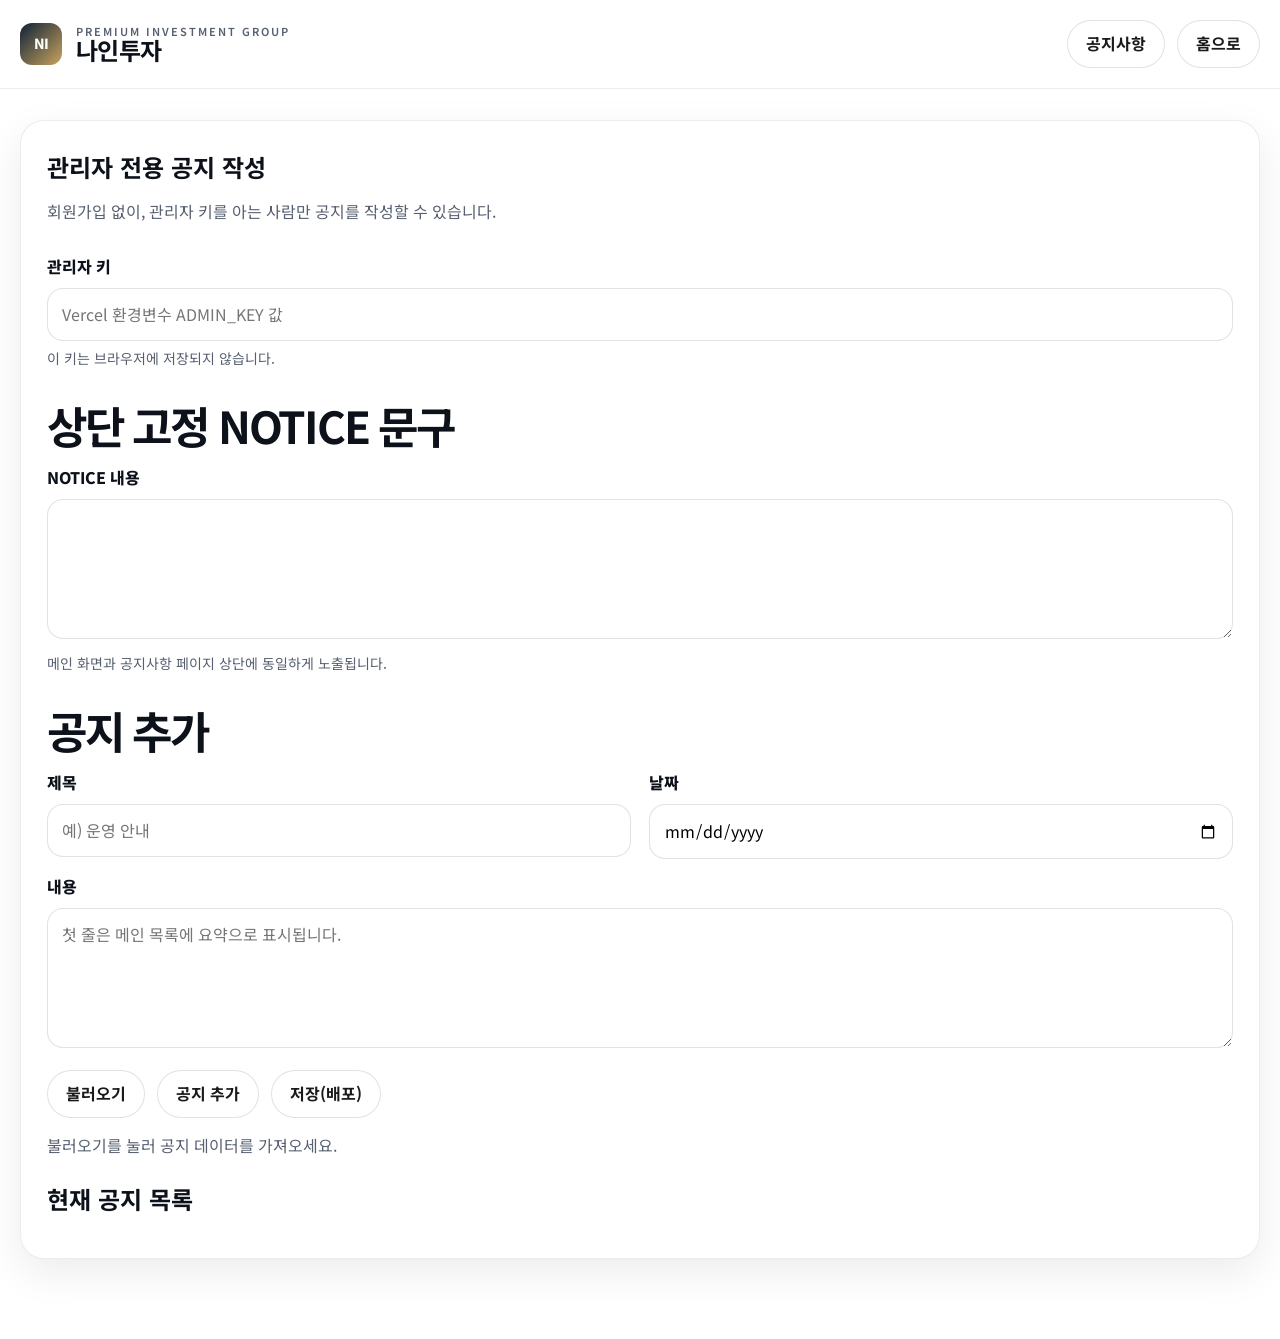
==== admin/index.html @ f5c3f3a2 "feat: notice + admin-only posting, rename to nine" ====
<!DOCTYPE html>
<html lang="ko">
<head>
  <meta charset="UTF-8" />
  <meta name="viewport" content="width=device-width, initial-scale=1.0" />
  <title>관리자 | 공지사항 작성</title>
  <meta name="robots" content="noindex, nofollow" />
  <link rel="stylesheet" href="../assets/css/style.css" />
  <style>
    .admin-wrap { padding: 120px 0 80px; }
    .admin-card { background:#fff; border:1px solid rgba(12,17,26,.08); border-radius:24px; box-shadow: var(--shadow-soft); padding: 26px; }
    .admin-grid { display:grid; grid-template-columns: 1fr 1fr; gap: 18px; }
    .admin-grid.full { grid-template-columns: 1fr; }
    label { display:block; font-weight: 800; margin-bottom: 8px; }
    input, textarea { width:100%; border-radius: 16px; border:1px solid rgba(12,17,26,.12); padding: 12px 14px; font: inherit; }
    textarea { min-height: 140px; resize: vertical; }
    .helper { color: var(--text-soft); font-size: 14px; margin-top: 6px; }
    .admin-actions { display:flex; gap: 12px; flex-wrap: wrap; margin-top: 14px; }
    .status { margin-top: 14px; color: var(--text-soft); }
    .list { margin-top: 20px; }
    .list ul { list-style:none; padding:0; margin:0; display:grid; gap: 10px; }
    .list li { padding: 14px; border-radius: 18px; background: #f8fafc; border:1px solid rgba(12,17,26,.08); }
    .list strong { display:block; }
    .list small { color: var(--text-soft); }
    @media (max-width: 900px) { .admin-grid { grid-template-columns: 1fr; } }
  </style>
</head>
<body>
  <header class="site-header">
    <div class="container site-header__inner">
      <a class="brand" href="../index.html" aria-label="나인투자 홈">
        <span class="brand__mark">NI</span>
        <span class="brand__name">
          <small>PREMIUM INVESTMENT GROUP</small>
          <strong>나인투자</strong>
        </span>
      </a>
      <div class="header-cta">
        <a class="pill pill--ghost" href="../pages/news/index.html">공지사항</a>
        <a class="pill pill--ghost" href="../index.html">홈으로</a>
      </div>
      <button class="nav-toggle" type="button" aria-label="모바일 메뉴 열기"><span></span></button>
    </div>
  </header>

  <main class="admin-wrap">
    <div class="container">
      <div class="admin-card">
        <h2 style="margin:0 0 10px;">관리자 전용 공지 작성</h2>
        <p style="margin:0; color:var(--text-soft);">회원가입 없이, 관리자 키를 아는 사람만 공지를 작성할 수 있습니다.</p>

        <div class="content-block" style="padding-top: 28px;">
          <div class="admin-grid full">
            <div>
              <label for="adminKey">관리자 키</label>
              <input id="adminKey" type="password" placeholder="Vercel 환경변수 ADMIN_KEY 값" autocomplete="off" />
              <div class="helper">이 키는 브라우저에 저장되지 않습니다.</div>
            </div>
          </div>
        </div>

        <div class="content-block" style="padding-top: 28px;">
          <h2 style="margin:0 0 12px;">상단 고정 NOTICE 문구</h2>
          <div class="admin-grid full">
            <div>
              <label for="pinnedBody">NOTICE 내용</label>
              <textarea id="pinnedBody"></textarea>
              <div class="helper">메인 화면과 공지사항 페이지 상단에 동일하게 노출됩니다.</div>
            </div>
          </div>
        </div>

        <div class="content-block" style="padding-top: 28px;">
          <h2 style="margin:0 0 12px;">공지 추가</h2>
          <div class="admin-grid">
            <div>
              <label for="itemTitle">제목</label>
              <input id="itemTitle" type="text" placeholder="예) 운영 안내" />
            </div>
            <div>
              <label for="itemDate">날짜</label>
              <input id="itemDate" type="date" />
            </div>
          </div>
          <div class="admin-grid full" style="margin-top: 14px;">
            <div>
              <label for="itemContent">내용</label>
              <textarea id="itemContent" placeholder="첫 줄은 메인 목록에 요약으로 표시됩니다."></textarea>
            </div>
          </div>

          <div class="admin-actions">
            <button class="pill pill--ghost" type="button" id="btnLoad">불러오기</button>
            <button class="pill pill--ghost" type="button" id="btnAdd">공지 추가</button>
            <button class="pill pill--ghost" type="button" id="btnSave">저장(배포)</button>
          </div>
          <div class="status" id="status">대기 중</div>
        </div>

        <div class="list" aria-label="공지 목록 미리보기">
          <h2 style="margin:0 0 12px;">현재 공지 목록</h2>
          <ul id="previewList"></ul>
        </div>
      </div>
    </div>
  </main>

  <script src="../assets/js/site.js"></script>
  <script>
    const $ = (id) => document.getElementById(id);
    const statusEl = $('status');
    const listEl = $('previewList');
    const state = { data: null };

    const setStatus = (msg) => { statusEl.textContent = msg; };

    const renderList = () => {
      const items = Array.isArray(state.data?.items) ? state.data.items : [];
      listEl.innerHTML = items
        .slice(0, 30)
        .map((it) => {
          const date = (it.date || '').toString();
          const title = (it.title || '').toString();
          return `<li><strong>${title}</strong><small>${date}</small></li>`;
        })
        .join('');
    };

    const load = async () => {
      setStatus('불러오는 중...');
      const res = await fetch('/api/notices', { cache: 'no-store' });
      if (!res.ok) throw new Error('공지 데이터를 불러오지 못했습니다.');
      state.data = await res.json();
      $('pinnedBody').value = state.data?.pinnedNotice?.body ?? '';
      renderList();
      setStatus('불러오기 완료');
    };

    const add = () => {
      if (!state.data) state.data = { pinnedNotice: { title: 'NOTICE', updatedAt: '', body: '' }, items: [] };
      if (!Array.isArray(state.data.items)) state.data.items = [];

      const title = $('itemTitle').value.trim();
      const date = $('itemDate').value || new Date().toISOString().slice(0, 10);
      const content = $('itemContent').value.trim();

      if (!title || !content) {
        setStatus('제목/내용을 입력하세요.');
        return;
      }

      state.data.items.unshift({
        id: `notice-${Date.now()}`,
        date,
        title,
        content
      });

      $('itemTitle').value = '';
      $('itemContent').value = '';
      renderList();
      setStatus('공지 추가됨(아직 저장 전)');
    };

    const save = async () => {
      const key = $('adminKey').value.trim();
      if (!key) {
        setStatus('관리자 키를 입력하세요.');
        return;
      }
      if (!state.data) {
        setStatus('저장할 데이터가 없습니다. 먼저 불러오기 하세요.');
        return;
      }

      state.data.pinnedNotice = state.data.pinnedNotice || { title: 'NOTICE' };
      state.data.pinnedNotice.title = 'NOTICE';
      state.data.pinnedNotice.updatedAt = new Date().toISOString().slice(0, 10);
      state.data.pinnedNotice.body = $('pinnedBody').value;

      setStatus('저장(배포) 요청 중...');
      const res = await fetch('/api/notices', {
        method: 'POST',
        headers: {
          'Content-Type': 'application/json',
          'X-Admin-Key': key
        },
        body: JSON.stringify(state.data)
      });

      if (!res.ok) {
        const t = await res.text();
        throw new Error(t);
      }
      setStatus('저장 요청 완료. GitHub 커밋 후 Vercel이 자동으로 재배포됩니다.');
    };

    $('btnLoad').addEventListener('click', () => load().catch((e) => setStatus(`오류: ${e.message}`)));
    $('btnAdd').addEventListener('click', add);
    $('btnSave').addEventListener('click', () => save().catch((e) => setStatus(`오류: ${e.message}`)));

    // 최초 로드
    load().catch(() => setStatus('불러오기를 눌러 공지 데이터를 가져오세요.'));
  </script>
</body>
</html>
---- assets/css/style.css ----
@import url('https://fonts.googleapis.com/css2?family=Noto+Sans+KR:wght@300;400;500;700;900&display=swap');

:root {
  --bg: #ffffff;
  --bg-soft: #f7f9fc;
  --surface: #f6f8fb;
  --surface-strong: #0d1b2c;
  --surface-dark: #0a111d;
  --text: #0c111a;
  --text-soft: #566070;
  --line: rgba(12, 17, 26, 0.1);
  --line-strong: rgba(255, 255, 255, 0.16);
  --primary: #c9a35e;
  --primary-strong: #a77f3d;
  --accent: #2d7cff;
  --shadow: 0 22px 70px rgba(9, 18, 31, 0.12);
  --shadow-soft: 0 14px 40px rgba(9, 18, 31, 0.08);
  --radius: 26px;
  --radius-sm: 18px;
  --max: 1240px;
  --ring: 0 0 0 4px rgba(45, 124, 255, 0.22);
}

* {
  box-sizing: border-box;
}

html {
  scroll-behavior: smooth;
}

body {
  margin: 0;
  font-family: 'Noto Sans KR', -apple-system, BlinkMacSystemFont, 'Segoe UI', Roboto, sans-serif;
  color: var(--text);
  background: var(--bg);
  line-height: 1.7;
}

::selection {
  background: rgba(201, 163, 94, 0.25);
}

:focus-visible {
  outline: none;
  box-shadow: var(--ring);
  border-radius: 12px;
}

a {
  color: inherit;
  text-decoration: none;
}

img {
  max-width: 100%;
  display: block;
}

button {
  font: inherit;
}

.container {
  width: min(calc(100% - 40px), var(--max));
  margin: 0 auto;
}

.site-header {
  position: fixed;
  top: 0;
  left: 0;
  width: 100%;
  z-index: 100;
  background: #ffffff;
  border-bottom: 1px solid rgba(17, 17, 17, 0.08);
}

.site-header.is-scrolled {
  background: #ffffff;
  box-shadow: 0 18px 50px rgba(9, 18, 31, 0.08);
  border-bottom-color: rgba(17, 17, 17, 0.06);
}

.site-header__inner {
  display: flex;
  align-items: center;
  justify-content: space-between;
  min-height: 88px;
  gap: 24px;
}

.brand {
  display: flex;
  align-items: center;
  gap: 14px;
  font-weight: 800;
  letter-spacing: -0.04em;
}

.brand__mark {
  width: 42px;
  height: 42px;
  border-radius: 12px;
  display: grid;
  place-items: center;
  color: #fff;
  font-size: 14px;
  background: linear-gradient(135deg, #0f2238, #c9a35e);
}

.brand__name {
  display: flex;
  flex-direction: column;
  line-height: 1.1;
}

.brand__name small {
  font-size: 11px;
  color: var(--text-soft);
  font-weight: 600;
  letter-spacing: 0.18em;
}

.brand__name strong {
  font-size: 24px;
}

.nav-toggle {
  display: none;
  border: 0;
  background: rgba(12, 17, 26, 0.04);
  width: 42px;
  height: 42px;
  border-radius: 12px;
  position: relative;
  transition: background 0.2s ease, transform 0.2s ease;
}

.nav-toggle span,
.nav-toggle::before,
.nav-toggle::after {
  content: '';
  display: block;
  width: 18px;
  height: 2px;
  background: #0c111a;
  border-radius: 999px;
  position: absolute;
  left: 50%;
  top: 50%;
  margin: 0;
  transition: transform 0.25s ease, opacity 0.25s ease;
}

.nav-toggle::before {
  transform: translate(-50%, -8px);
}

.nav-toggle span {
  transform: translate(-50%, -50%);
}

.nav-toggle::after {
  transform: translate(-50%, 6px);
}

.nav-toggle:hover {
  background: rgba(12, 17, 26, 0.07);
  transform: translateY(-1px);
}

.site-header.is-open .nav-toggle span {
  opacity: 0;
}

.site-header.is-open .nav-toggle::before {
  transform: translate(-50%, -50%) rotate(45deg);
}

.site-header.is-open .nav-toggle::after {
  transform: translate(-50%, -50%) rotate(-45deg);
}

.site-nav {
  display: flex;
  align-items: center;
  gap: 28px;
}

.site-nav a {
  position: relative;
  font-size: 16px;
  font-weight: 700;
  letter-spacing: -0.03em;
}

.site-nav a::after {
  content: '';
  position: absolute;
  left: 0;
  bottom: -8px;
  width: 100%;
  height: 2px;
  background: var(--primary);
  transform: scaleX(0);
  transform-origin: center;
  transition: transform 0.24s ease;
}

.site-nav a:hover::after,
.site-nav a.is-active::after {
  transform: scaleX(1);
}

.header-cta {
  display: flex;
  align-items: center;
  gap: 12px;
}

.pill {
  display: inline-flex;
  align-items: center;
  gap: 8px;
  min-height: 48px;
  padding: 0 18px;
  border-radius: 999px;
  font-weight: 700;
  border: 1px solid transparent;
  transition: transform 0.2s ease, background 0.2s ease, color 0.2s ease, border-color 0.2s ease, box-shadow 0.2s ease;
  will-change: transform;
}

.pill:hover {
  transform: translateY(-1px);
}

.pill--primary {
  background: linear-gradient(135deg, #102a45, #c9a35e);
  color: #fff;
  box-shadow: 0 14px 30px rgba(16, 42, 69, 0.2);
}

.pill--ghost {
  border-color: rgba(17, 17, 17, 0.12);
  color: #1a1a1a;
  background: #fff;
}

.pill:active {
  transform: translateY(0) scale(0.99);
}

.hero {
  position: relative;
  min-height: 100vh;
  color: #fff;
  background: var(--surface-dark);
  overflow: hidden;
}

.hero::before {
  content: '';
  position: absolute;
  inset: -30%;
  background:
    radial-gradient(circle at 20% 20%, rgba(45, 124, 255, 0.26), transparent 55%),
    radial-gradient(circle at 80% 10%, rgba(201, 163, 94, 0.22), transparent 50%),
    radial-gradient(circle at 50% 90%, rgba(16, 42, 69, 0.28), transparent 55%);
  filter: blur(60px);
  opacity: 0.9;
  z-index: 0;
  pointer-events: none;
}

.hero__slide {
  position: absolute;
  inset: 0;
  background-size: cover;
  background-position: center;
  opacity: 0;
  transform: scale(1.04);
  transition: opacity 0.8s ease, transform 4.6s ease;
}

.hero__slide::after {
  content: '';
  position: absolute;
  inset: 0;
  background:
    linear-gradient(90deg, rgba(4, 10, 18, 0.86) 0%, rgba(4, 10, 18, 0.58) 40%, rgba(4, 10, 18, 0.2) 100%),
    linear-gradient(180deg, rgba(4, 10, 18, 0.25) 0%, rgba(4, 10, 18, 0.5) 100%);
}

.hero__slide.is-active {
  opacity: 1;
  transform: scale(1);
}

.hero__grid {
  position: relative;
  z-index: 1;
  display: grid;
  grid-template-columns: minmax(0, 1.15fr) minmax(320px, 420px);
  gap: 44px;
  align-items: end;
  min-height: 100vh;
  padding: 100px 0 72px;
}

.hero__eyebrow {
  display: inline-block;
  margin-bottom: 18px;
  font-size: 14px;
  font-weight: 700;
  letter-spacing: 0.18em;
  color: rgba(255, 255, 255, 0.8);
}

.hero h1 {
  margin: 0;
  max-width: 760px;
  font-size: clamp(38px, 5.3vw, 76px);
  line-height: 1.12;
  letter-spacing: -0.05em;
  font-weight: 900;
}

.hero h1 strong {
  color: #e2c07d;
}

.hero__lead {
  margin: 24px 0 0;
  max-width: 700px;
  color: rgba(255, 255, 255, 0.82);
  font-size: clamp(16px, 2vw, 22px);
}

.hero__actions {
  display: flex;
  flex-wrap: wrap;
  gap: 14px;
  margin-top: 34px;
}

.hero__panel {
  padding: 28px;
  border-radius: 28px;
  border: 1px solid var(--line-strong);
  background: rgba(255, 255, 255, 0.08);
  backdrop-filter: blur(12px);
  box-shadow: var(--shadow);
}

.hero__panel h2 {
  margin: 0 0 10px;
  font-size: 18px;
  font-weight: 800;
}

.hero__panel p {
  margin: 0;
  color: rgba(255, 255, 255, 0.75);
  font-size: 15px;
}

.hero__stats {
  display: grid;
  gap: 18px;
  margin-top: 24px;
}

.hero__stat {
  padding-top: 18px;
  border-top: 1px solid rgba(255, 255, 255, 0.14);
}

.hero__stat strong {
  display: block;
  font-size: 34px;
  line-height: 1;
  margin-bottom: 6px;
}

.hero__stat span {
  color: rgba(255, 255, 255, 0.76);
  font-size: 14px;
}

.hero__dots {
  display: flex;
  gap: 10px;
  margin-top: 22px;
}

.hero__dot {
  width: 12px;
  height: 12px;
  border-radius: 999px;
  border: 0;
  background: rgba(255, 255, 255, 0.3);
  cursor: pointer;
}

.hero__dot.is-active {
  background: var(--primary);
}

.notice-float {
  position: absolute;
  left: 0;
  right: 0;
  top: 0;
  z-index: 2;
  padding-top: 96px; /* fixed header 높이 고려 */
  pointer-events: none;
}

.notice-float__inner {
  pointer-events: auto;
  border-radius: 22px;
  overflow: hidden;
  border: 1px solid rgba(255, 255, 255, 0.16);
  background: rgba(10, 17, 29, 0.72);
  box-shadow: 0 22px 70px rgba(0, 0, 0, 0.35);
  backdrop-filter: blur(10px);
}

.notice-float__head {
  display: flex;
  align-items: center;
  gap: 10px;
  padding: 14px 18px;
  background: rgba(255, 255, 255, 0.06);
  border-bottom: 1px solid rgba(255, 255, 255, 0.12);
}

.notice-badge {
  width: 26px;
  height: 26px;
  border-radius: 999px;
  display: grid;
  place-items: center;
  font-weight: 900;
  color: #fff;
  background: #e5484d;
}

.notice-float__head strong {
  letter-spacing: 0.18em;
  font-size: 12px;
}

.notice-float__body {
  padding: 16px 18px 18px;
  color: rgba(255, 255, 255, 0.86);
  font-size: 14px;
  line-height: 1.65;
}

.notice-float__body p {
  margin: 0 0 10px;
}

.notice-float__body p:last-child {
  margin-bottom: 0;
}

.notice-float__em {
  color: #ffd59e;
  font-weight: 800;
}

.section {
  padding: 110px 0;
}

.section--light {
  background: var(--surface);
}

.section--dark {
  background: linear-gradient(180deg, #0c1523 0%, #08101b 100%);
  color: #fff;
}

.section-title {
  margin-bottom: 48px;
  text-align: center;
}

.section-title span {
  display: inline-block;
  margin-bottom: 12px;
  color: var(--primary-strong);
  font-size: 14px;
  font-weight: 800;
  letter-spacing: 0.16em;
}

.section-title h2 {
  margin: 0;
  font-size: clamp(30px, 4vw, 48px);
  line-height: 1.2;
  letter-spacing: -0.05em;
}

.section-title p {
  margin: 18px auto 0;
  max-width: 780px;
  color: var(--text-soft);
  font-size: 18px;
}

.section--dark .section-title p {
  color: rgba(255, 255, 255, 0.72);
}

.cards {
  display: grid;
  grid-template-columns: repeat(3, minmax(0, 1fr));
  gap: 24px;
}

.card {
  position: relative;
  border-radius: var(--radius);
  overflow: hidden;
  background: #fff;
  border: 1px solid rgba(12, 17, 26, 0.08);
  box-shadow: var(--shadow-soft);
  transition: transform 0.22s ease, box-shadow 0.22s ease, border-color 0.22s ease;
  will-change: transform;
}

.card:hover {
  transform: translateY(-6px);
  box-shadow: var(--shadow);
  border-color: rgba(12, 17, 26, 0.12);
}

.card--dark {
  background: rgba(255, 255, 255, 0.06);
  border: 1px solid rgba(255, 255, 255, 0.08);
  box-shadow: none;
}

.card--dark:hover {
  transform: translateY(-6px);
  border-color: rgba(255, 255, 255, 0.18);
  box-shadow: 0 18px 50px rgba(0, 0, 0, 0.3);
}

.card__media {
  aspect-ratio: 4 / 3;
  background-size: cover;
  background-position: center;
}

.card__body {
  padding: 28px;
}

.card__index {
  color: var(--primary-strong);
  font-size: 13px;
  font-weight: 800;
  letter-spacing: 0.16em;
}

.card h3 {
  margin: 10px 0 14px;
  font-size: 28px;
  line-height: 1.22;
  letter-spacing: -0.05em;
}

.card p {
  margin: 0;
  color: var(--text-soft);
}

.card--dark p {
  color: rgba(255, 255, 255, 0.74);
}

.split {
  display: grid;
  grid-template-columns: minmax(0, 1fr) minmax(320px, 520px);
  gap: 46px;
  align-items: center;
}

.split--reverse {
  grid-template-columns: minmax(320px, 520px) minmax(0, 1fr);
}

.image-frame {
  position: relative;
  overflow: hidden;
  border-radius: 32px;
  box-shadow: var(--shadow);
}

.image-frame::before {
  content: '';
  position: absolute;
  inset: 0;
  background: linear-gradient(180deg, rgba(5, 14, 24, 0) 0%, rgba(5, 14, 24, 0.16) 100%);
}

.split__content span {
  display: inline-block;
  margin-bottom: 10px;
  font-size: 14px;
  font-weight: 800;
  letter-spacing: 0.16em;
  color: var(--primary-strong);
}

.split__content h2 {
  margin: 0;
  font-size: clamp(32px, 4vw, 50px);
  line-height: 1.18;
  letter-spacing: -0.05em;
}

.split__content p {
  margin: 20px 0 0;
  color: var(--text-soft);
  font-size: 18px;
}

.bullet-list {
  display: grid;
  gap: 16px;
  margin: 28px 0 0;
  padding: 0;
  list-style: none;
}

.bullet-list li {
  display: flex;
  gap: 14px;
  align-items: flex-start;
}

.bullet-list li::before {
  content: '01';
  width: 28px;
  flex: 0 0 28px;
  color: var(--primary-strong);
  font-weight: 800;
}

.bullet-list li:nth-child(2)::before {
  content: '02';
}

.bullet-list li:nth-child(3)::before {
  content: '03';
}

.showcase {
  display: grid;
  grid-template-columns: 1.2fr 0.8fr;
  gap: 26px;
}

.showcase__main,
.showcase__side {
  border-radius: 28px;
  overflow: hidden;
}

.showcase__main {
  position: relative;
  min-height: 560px;
  padding: 50px;
  background:
    linear-gradient(120deg, rgba(7, 17, 30, 0.92), rgba(7, 17, 30, 0.3)),
    url('../images/service_strategy.jpg') center / cover no-repeat;
  color: #fff;
}

.showcase__main h3 {
  max-width: 520px;
  margin: 12px 0;
  font-size: clamp(30px, 4vw, 54px);
  line-height: 1.14;
  letter-spacing: -0.05em;
}

.showcase__main p {
  max-width: 480px;
  margin: 0;
  color: rgba(255, 255, 255, 0.74);
}

.showcase__tags {
  display: flex;
  flex-wrap: wrap;
  gap: 10px;
  margin-top: 24px;
}

.showcase__tags span {
  padding: 10px 14px;
  border-radius: 999px;
  background: rgba(255, 255, 255, 0.1);
  border: 1px solid rgba(255, 255, 255, 0.1);
  font-size: 14px;
  font-weight: 600;
}

.showcase__side {
  display: grid;
  gap: 18px;
}

.mini-card {
  padding: 28px;
  border-radius: 28px;
  background: #fff;
  box-shadow: var(--shadow);
}

.mini-card h4 {
  margin: 0 0 12px;
  font-size: 28px;
  line-height: 1.2;
  letter-spacing: -0.04em;
}

.mini-card p {
  margin: 0;
  color: var(--text-soft);
}

.mini-card strong {
  display: block;
  margin-top: 18px;
  color: var(--primary-strong);
}

.news-grid {
  display: grid;
  grid-template-columns: repeat(2, minmax(0, 1fr));
  gap: 24px;
}

.news-list {
  background: #fff;
  border-radius: 28px;
  box-shadow: var(--shadow);
  overflow: hidden;
}

.news-list--dark {
  background: rgba(255, 255, 255, 0.05);
  border: 1px solid rgba(255, 255, 255, 0.08);
  box-shadow: none;
}

.news-list__head {
  display: flex;
  justify-content: space-between;
  align-items: center;
  padding: 24px 28px;
  border-bottom: 1px solid rgba(17, 17, 17, 0.08);
}

.news-list--dark .news-list__head {
  border-bottom-color: rgba(255, 255, 255, 0.08);
}

.news-list__head h3 {
  margin: 0;
  font-size: 24px;
}

.news-list__items {
  list-style: none;
  margin: 0;
  padding: 0;
}

.news-list__items li {
  display: grid;
  grid-template-columns: 1fr auto;
  gap: 20px;
  align-items: center;
  padding: 22px 28px;
  border-top: 1px solid rgba(17, 17, 17, 0.06);
}

.news-list__items li:first-child {
  border-top: 0;
}

.news-list__items strong {
  font-size: 18px;
  letter-spacing: -0.03em;
}

.news-list__items span {
  color: var(--text-soft);
  font-size: 14px;
}

.news-list--dark .news-list__items li {
  border-top-color: rgba(255, 255, 255, 0.08);
}

.news-list--dark .news-list__items span,
.news-list--dark .news-list__items p {
  color: rgba(255, 255, 255, 0.65);
}

.news-list__items p {
  margin: 8px 0 0;
  color: var(--text-soft);
  font-size: 15px;
}

.contact-banner {
  padding: 54px;
  border-radius: 32px;
  color: #fff;
  background:
    linear-gradient(120deg, rgba(10, 17, 30, 0.88), rgba(10, 17, 30, 0.52)),
    url('../images/hero_finance.jpg') center / cover no-repeat;
  box-shadow: var(--shadow);
}

.contact-banner h2 {
  margin: 0;
  font-size: clamp(28px, 4vw, 48px);
  line-height: 1.16;
  letter-spacing: -0.05em;
}

.contact-banner p {
  max-width: 700px;
  margin: 16px 0 0;
  color: rgba(255, 255, 255, 0.75);
}

.contact-banner__meta {
  display: flex;
  flex-wrap: wrap;
  gap: 14px;
  margin-top: 24px;
}

.contact-banner__meta span {
  padding: 12px 16px;
  border-radius: 999px;
  background: rgba(255, 255, 255, 0.1);
  font-size: 14px;
}

.sub-hero {
  position: relative;
  min-height: 420px;
  display: grid;
  align-items: end;
  color: #fff;
  background: #09111d center / cover no-repeat;
}

.sub-hero::after {
  content: '';
  position: absolute;
  inset: 0;
  background: linear-gradient(180deg, rgba(6, 14, 24, 0.48) 0%, rgba(6, 14, 24, 0.82) 100%);
}

.sub-hero__inner {
  position: relative;
  z-index: 1;
  padding: 120px 0 64px;
}

.sub-hero span {
  display: inline-block;
  margin-bottom: 10px;
  letter-spacing: 0.16em;
  font-size: 14px;
  font-weight: 800;
  color: rgba(255, 255, 255, 0.82);
}

.sub-hero h1 {
  margin: 0;
  font-size: clamp(36px, 5vw, 68px);
  line-height: 1.1;
  letter-spacing: -0.05em;
}

.sub-hero p {
  max-width: 760px;
  margin: 18px 0 0;
  color: rgba(255, 255, 255, 0.78);
  font-size: 18px;
}

.page-nav {
  margin-top: -34px;
  position: relative;
  z-index: 2;
}

.page-nav__inner {
  display: flex;
  flex-wrap: wrap;
  gap: 12px;
  padding: 16px;
  border-radius: 24px;
  background: rgba(255, 255, 255, 0.94);
  box-shadow: var(--shadow);
}

.page-nav a {
  padding: 12px 18px;
  border-radius: 999px;
  color: #1a1a1a;
  background: #f4f4f4;
  font-weight: 700;
}

.page-nav a:hover,
.page-nav a.is-active {
  color: #fff;
  background: linear-gradient(135deg, #10253d, #c49b57);
}

.content-block {
  padding: 90px 0 0;
}

.content-block:first-of-type {
  padding-top: 70px;
}

.content-block h2 {
  margin: 0 0 18px;
  font-size: clamp(28px, 3.5vw, 44px);
  line-height: 1.2;
  letter-spacing: -0.05em;
}

.content-block p {
  margin: 0;
  color: var(--text-soft);
  font-size: 18px;
}

.metric-grid {
  display: grid;
  grid-template-columns: repeat(3, minmax(0, 1fr));
  gap: 18px;
  margin-top: 34px;
}

.metric {
  padding: 28px;
  border-radius: 24px;
  background: #f7f7f7;
}

.metric strong {
  display: block;
  margin-bottom: 8px;
  font-size: 38px;
  line-height: 1;
  color: #0f2238;
}

.metric span {
  display: block;
  font-size: 16px;
  font-weight: 700;
}

.metric small {
  display: block;
  margin-top: 10px;
  color: var(--text-soft);
}

.table-wrap {
  overflow-x: auto;
  margin-top: 28px;
  border-top: 2px solid #111;
}

table {
  width: 100%;
  border-collapse: collapse;
  min-width: 720px;
}

th,
td {
  padding: 18px 20px;
  border-bottom: 1px solid #e7e7e7;
  text-align: left;
  vertical-align: top;
}

th {
  width: 180px;
  background: #fafafa;
  font-size: 15px;
}

td {
  color: var(--text-soft);
  font-size: 16px;
}

.timeline {
  display: grid;
  gap: 20px;
  margin-top: 34px;
}

.timeline__item {
  display: grid;
  grid-template-columns: 96px 1fr;
  gap: 20px;
  padding: 26px;
  border-radius: 24px;
  background: #f7f7f7;
}

.timeline__item strong {
  font-size: 18px;
  color: #0f2238;
}

.timeline__item h3 {
  margin: 0 0 8px;
  font-size: 26px;
  line-height: 1.22;
}

.timeline__item p {
  margin: 0;
}

.quote-box {
  padding: 36px;
  margin-top: 28px;
  border-radius: 28px;
  background: linear-gradient(135deg, #f9f5ee, #f3ede1);
}

.quote-box p {
  margin: 0;
  color: #2b2b2b;
  font-size: 24px;
  line-height: 1.5;
  font-weight: 700;
}

.quote-box strong {
  display: block;
  margin-top: 18px;
  color: var(--primary-strong);
}

.faq-list {
  display: grid;
  gap: 16px;
  margin-top: 30px;
}

.faq-item {
  padding: 28px;
  border-radius: 22px;
  background: #f8f8f8;
}

.faq-item h3 {
  margin: 0 0 8px;
  font-size: 22px;
  line-height: 1.3;
}

.faq-item p {
  margin: 0;
}

.site-footer {
  margin-top: 110px;
  padding: 46px 0;
  background: #0a111d;
  color: rgba(255, 255, 255, 0.78);
}

.site-footer__inner {
  display: grid;
  grid-template-columns: 1fr auto;
  gap: 20px;
  align-items: end;
}

.site-footer h2 {
  margin: 0 0 10px;
  color: #fff;
  font-size: 26px;
}

.site-footer p {
  margin: 0;
}

.site-footer small {
  display: block;
  margin-top: 12px;
  font-size: 13px;
  color: rgba(255, 255, 255, 0.5);
}

.space-top {
  margin-top: 28px;
}

@media (max-width: 1080px) {
  .hero__grid,
  .split,
  .split--reverse,
  .showcase,
  .cards,
  .news-grid,
  .metric-grid {
    grid-template-columns: 1fr;
  }

  .site-nav,
  .header-cta {
    display: none;
  }

  .nav-toggle {
    display: inline-block;
  }

  .site-header__inner {
    flex-wrap: wrap;
  }

  .site-header.is-open .site-header__inner {
    align-items: flex-start;
    padding-bottom: 16px;
  }

  .site-header.is-open .site-nav {
    display: flex;
    width: 100%;
    order: 3;
    flex-direction: column;
    align-items: stretch;
    gap: 10px;
    margin-top: 14px;
    padding-top: 14px;
    border-top: 1px solid rgba(12, 17, 26, 0.08);
  }

  .site-header.is-open .site-nav a {
    padding: 12px 14px;
    border-radius: 16px;
    background: rgba(12, 17, 26, 0.04);
  }

  .site-header.is-open .site-nav a::after {
    display: none;
  }

  .site-header.is-open .header-cta {
    display: flex;
    width: 100%;
    order: 4;
    gap: 10px;
    margin-top: 10px;
  }
}

@media (max-width: 768px) {
  .container {
    width: min(calc(100% - 28px), var(--max));
  }

  .site-header__inner {
    min-height: 74px;
  }

  .brand__name strong {
    font-size: 20px;
  }

  .hero {
    min-height: auto;
  }

  .hero__grid {
    min-height: auto;
    padding: 88px 0 48px;
  }

  .hero__panel,
  .contact-banner {
    padding: 24px;
  }

  .section {
    padding: 78px 0;
  }

  .card__body,
  .mini-card {
    padding: 22px;
  }

  .sub-hero {
    min-height: 320px;
  }

  .sub-hero__inner {
    padding: 88px 0 42px;
  }

  .content-block {
    padding-top: 64px;
  }

  .timeline__item {
    grid-template-columns: 1fr;
  }

  .site-footer__inner {
    grid-template-columns: 1fr;
  }
}

@media (prefers-reduced-motion: reduce) {
  html {
    scroll-behavior: auto;
  }

  *,
  *::before,
  *::after {
    animation-duration: 0.001ms !important;
    animation-iteration-count: 1 !important;
    transition-duration: 0.001ms !important;
  }
}
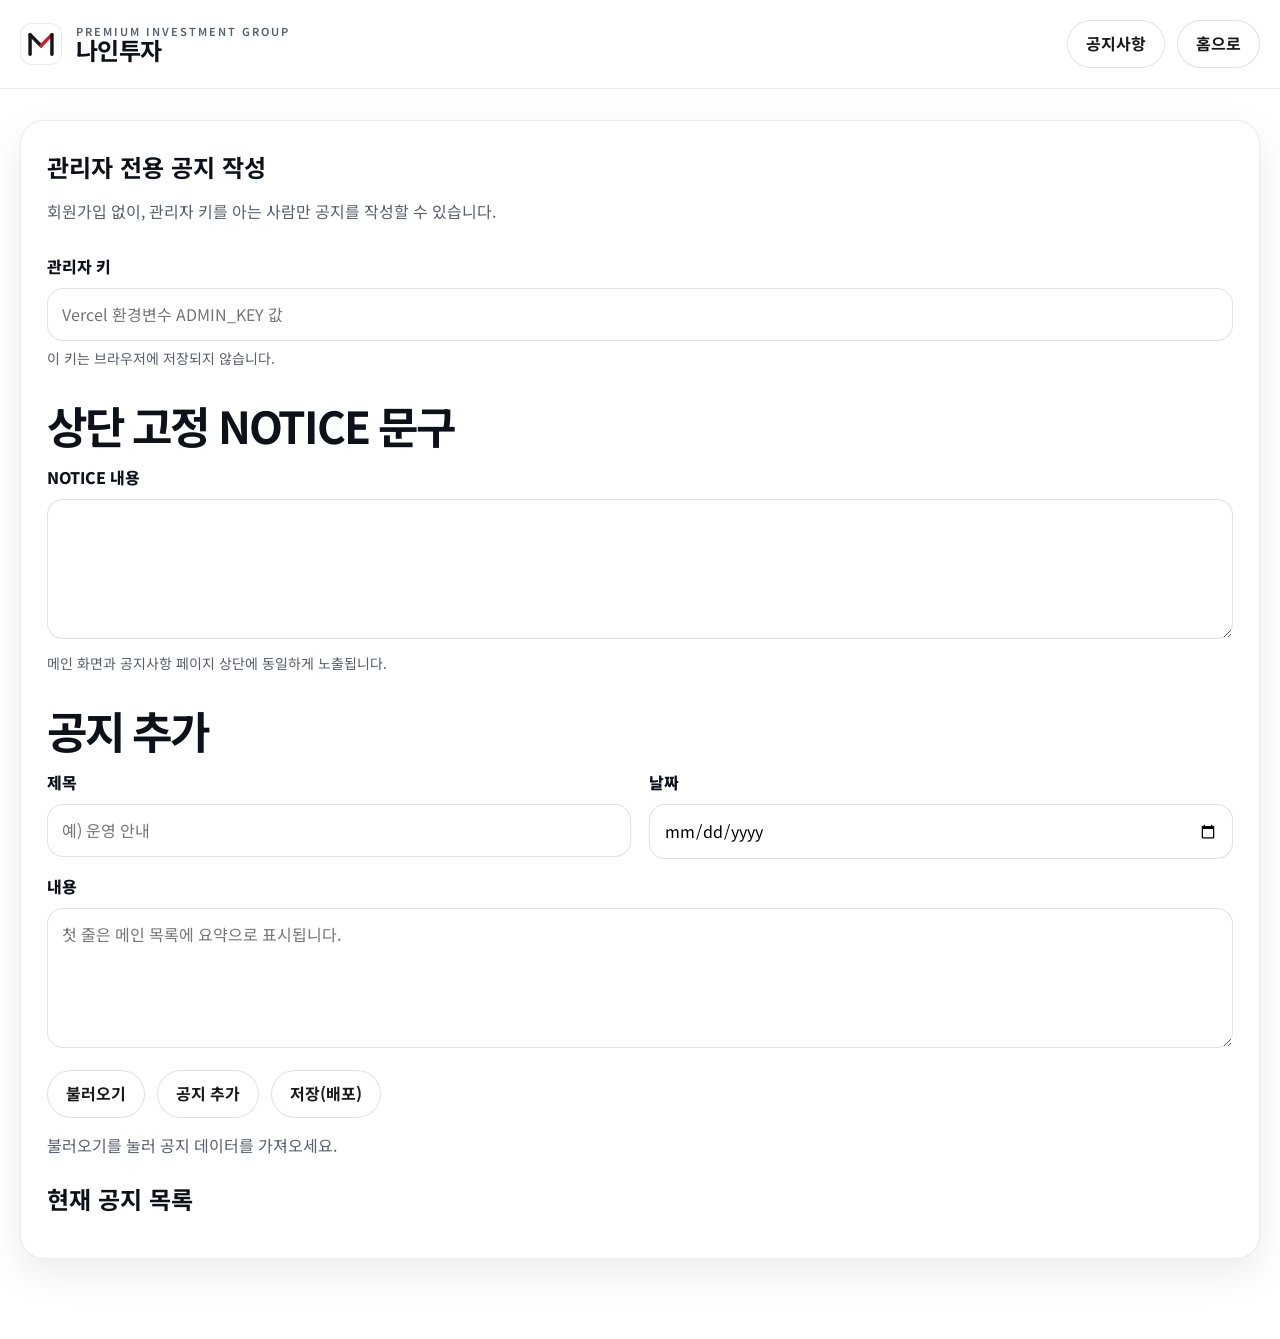
==== commit 3e95f0c8: "feat: apply malon logo icon" ====
--- a/admin/index.html
+++ b/admin/index.html
@@ -29,7 +29,7 @@
   <header class="site-header">
     <div class="container site-header__inner">
       <a class="brand" href="../index.html" aria-label="나인투자 홈">
-        <span class="brand__mark">NI</span>
+        <span class="brand__mark"><img src="../malon-logo-icon.svg" alt="나인투자 로고"></span>
         <span class="brand__name">
           <small>PREMIUM INVESTMENT GROUP</small>
           <strong>나인투자</strong>
@@ -204,4 +204,3 @@
   </script>
 </body>
 </html>
-
--- a/assets/css/style.css
+++ b/assets/css/style.css
@@ -104,9 +104,16 @@
   border-radius: 12px;
   display: grid;
   place-items: center;
-  color: #fff;
-  font-size: 14px;
-  background: linear-gradient(135deg, #0f2238, #c9a35e);
+  overflow: hidden;
+  background: #ffffff;
+  border: 1px solid rgba(12, 17, 26, 0.08);
+}
+
+.brand__mark img {
+  width: 100%;
+  height: 100%;
+  object-fit: contain;
+  display: block;
 }
 
 .brand__name {
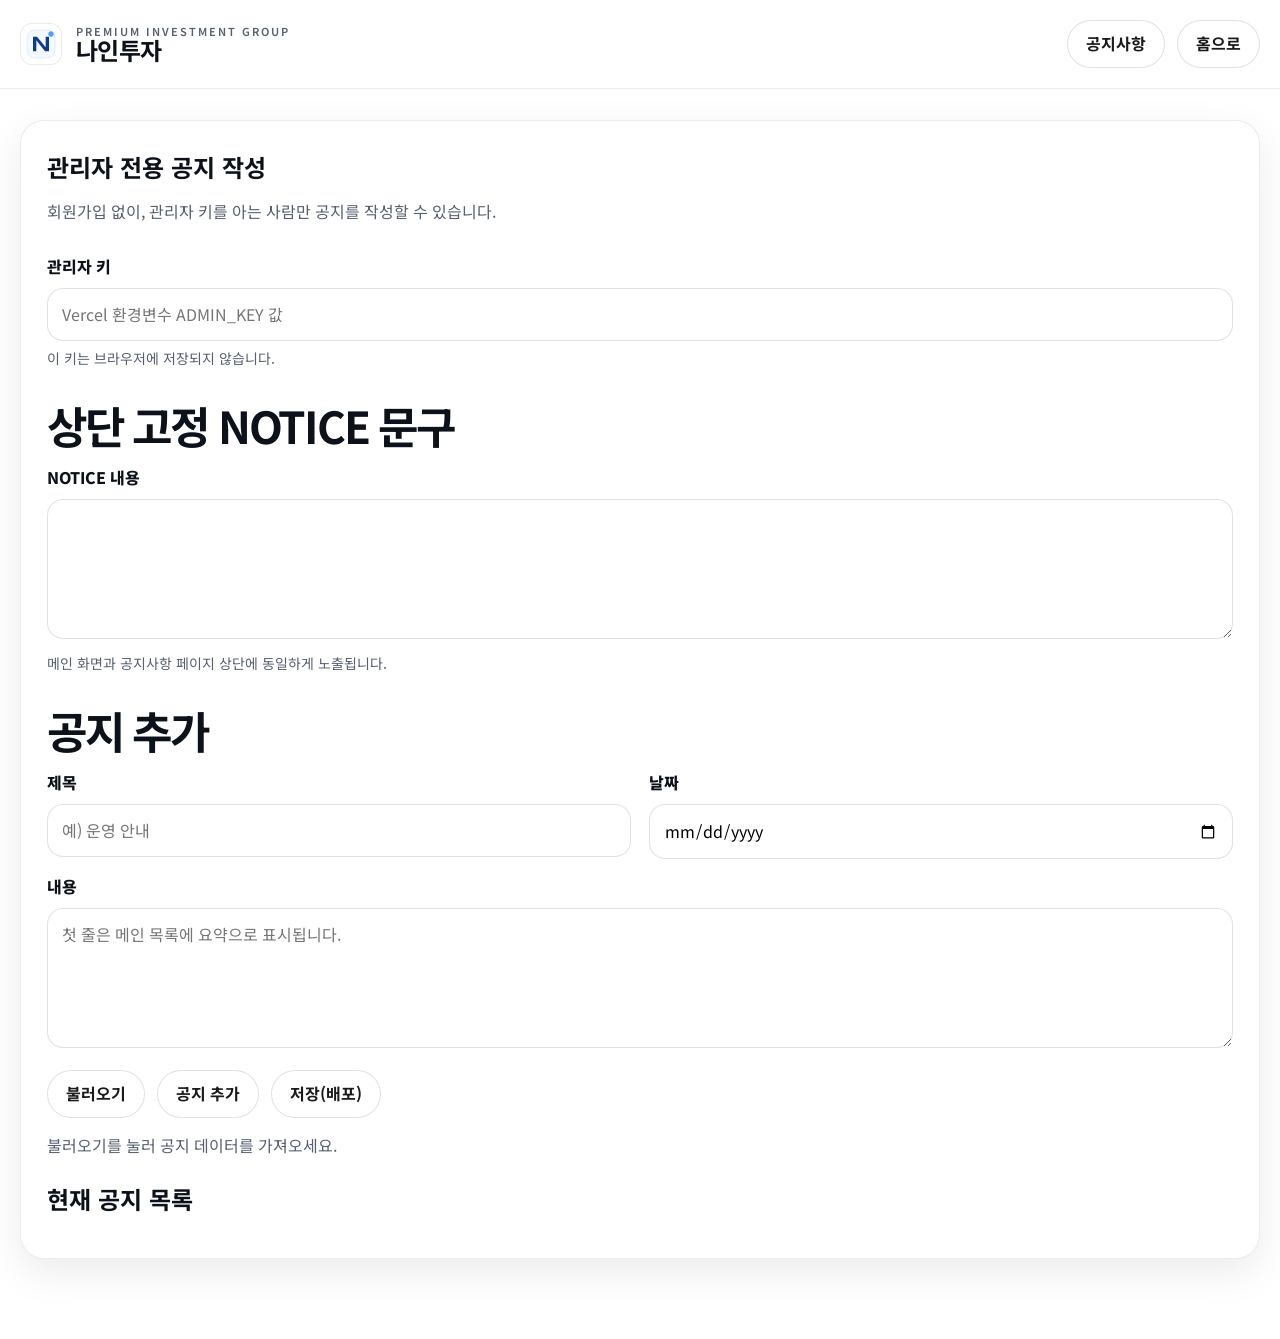
==== commit 0e531641: "feat: apply n core logo across site" ====
--- a/admin/index.html
+++ b/admin/index.html
@@ -29,7 +29,7 @@
   <header class="site-header">
     <div class="container site-header__inner">
       <a class="brand" href="../index.html" aria-label="나인투자 홈">
-        <span class="brand__mark"><img src="../malon-logo-icon.svg" alt="나인투자 로고"></span>
+        <span class="brand__mark"><img src="../n-logo-core.svg" alt="나인투자 로고"></span>
         <span class="brand__name">
           <small>PREMIUM INVESTMENT GROUP</small>
           <strong>나인투자</strong>
